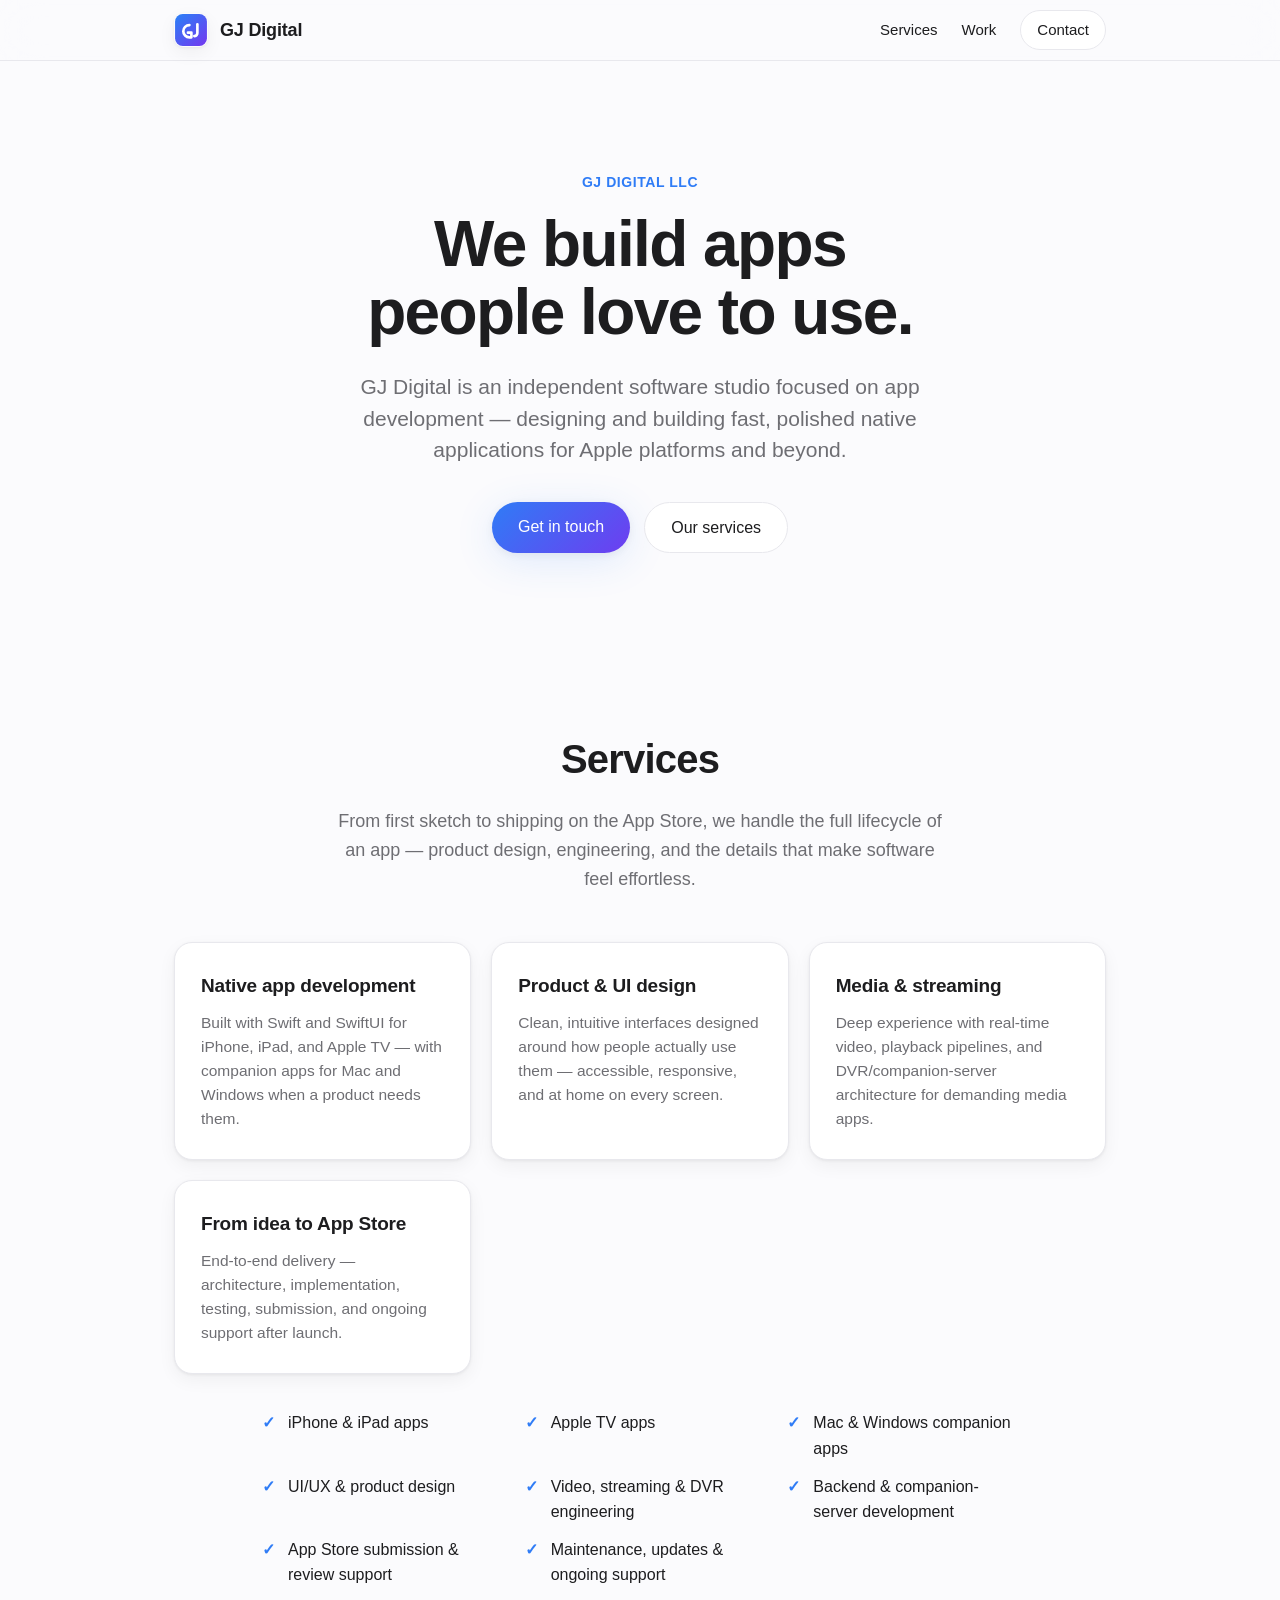
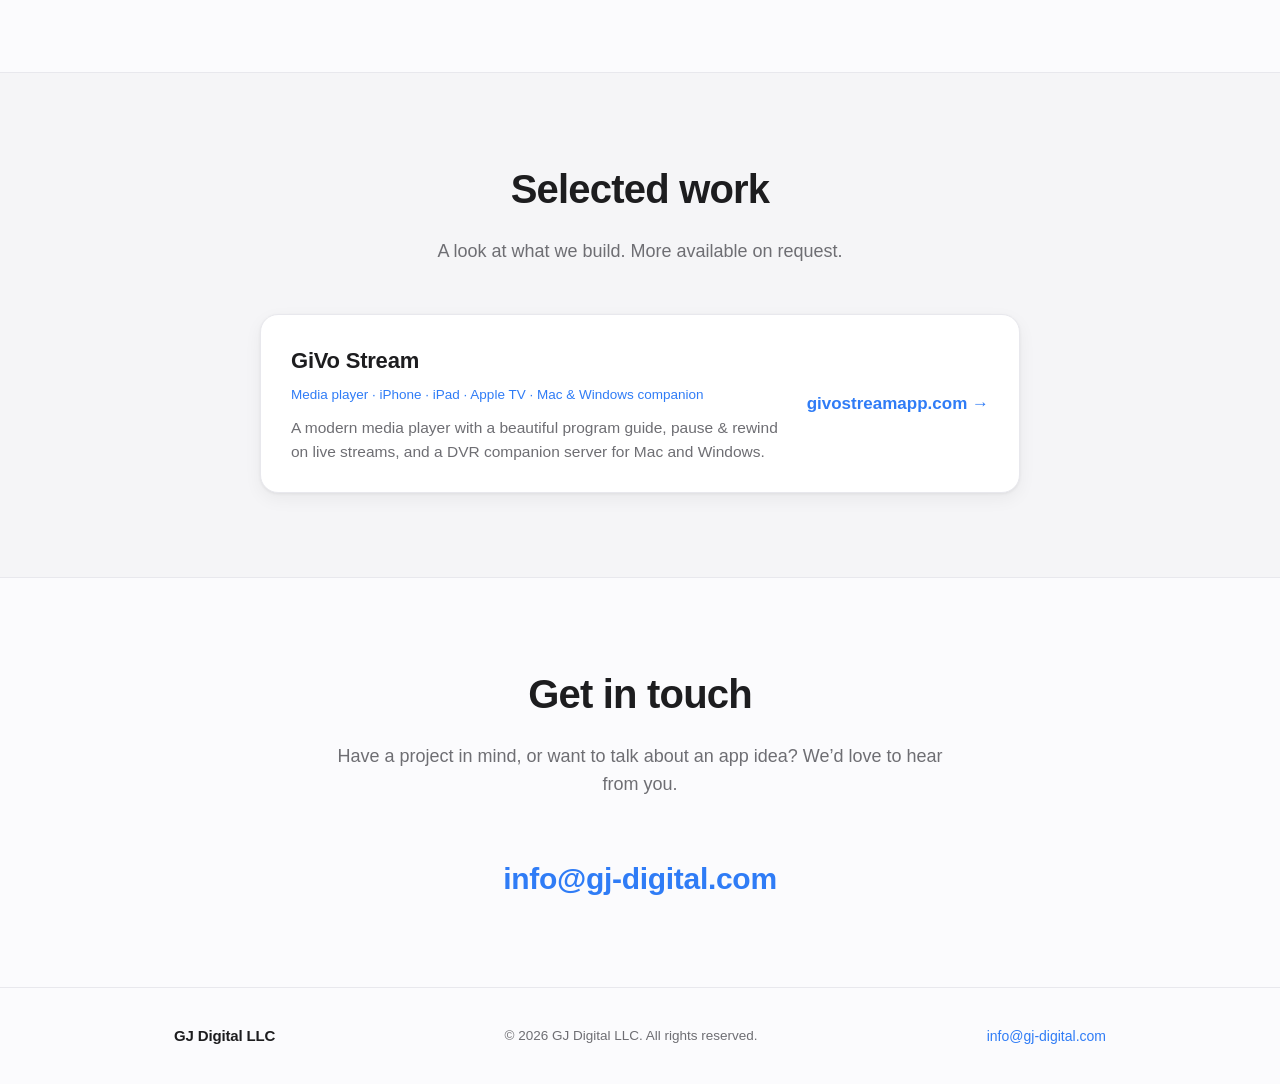
==== index.html @ fe2fac0b "Add Services list + Selected work (GiVo Stream) sections Rename "What we do" → Services + add a chec" ====
<!DOCTYPE html>
<html lang="en">
<head>
<meta charset="utf-8">
<meta name="viewport" content="width=device-width, initial-scale=1">
<title>GJ Digital — App development studio</title>
<meta name="description" content="GJ Digital LLC is an independent app development studio. We design and build polished native apps for iPhone, iPad, Apple TV, Mac, and Windows.">
<meta name="author" content="GJ Digital LLC">
<meta property="og:title" content="GJ Digital — App development studio">
<meta property="og:description" content="GJ Digital LLC is an independent app development studio building polished native apps for iPhone, iPad, Apple TV, Mac, and Windows.">
<meta property="og:type" content="website">
<meta property="og:url" content="https://gj-digital.com/">
<meta property="og:image" content="https://gj-digital.com/assets/icon-512.png">
<meta name="theme-color" content="#fbfbfd">
<link rel="icon" type="image/svg+xml" href="/assets/icon.svg">
<link rel="icon" type="image/png" sizes="32x32" href="/assets/icon-32.png">
<link rel="icon" type="image/png" sizes="64x64" href="/assets/icon-64.png">
<link rel="apple-touch-icon" href="/assets/icon-180.png">
<link rel="stylesheet" href="/styles.css?v=3">
</head>
<body>

<header class="nav">
  <div class="wrap">
    <a class="brand" href="/">
      <img class="mark" src="/assets/icon.svg" width="34" height="34" alt="" aria-hidden="true">
      <span class="brand-text">GJ&nbsp;Digital</span>
    </a>
    <nav class="nav-links" aria-label="Primary">
      <a href="#services">Services</a>
      <a href="#work">Work</a>
      <a class="nav-cta" href="mailto:info@gj-digital.com">Contact</a>
    </nav>
  </div>
</header>

<main>

  <section class="hero">
    <div class="wrap">
      <p class="eyebrow">GJ Digital LLC</p>
      <h1>We build apps people&nbsp;love&nbsp;to&nbsp;use.</h1>
      <p class="lead">
        GJ Digital is an independent software studio focused on app
        development — designing and building fast, polished native
        applications for Apple&nbsp;platforms and beyond.
      </p>
      <div class="hero-actions">
        <a class="btn btn-primary" href="mailto:info@gj-digital.com">Get in touch</a>
        <a class="btn btn-ghost" href="#services">Our services</a>
      </div>
    </div>
  </section>

  <section id="services" class="section">
    <div class="wrap">
      <h2>Services</h2>
      <p class="section-lead">
        From first sketch to shipping on the App Store, we handle the
        full lifecycle of an app — product design, engineering, and the
        details that make software feel effortless.
      </p>
      <div class="grid">
        <div class="card">
          <h3>Native app development</h3>
          <p>Built with Swift and SwiftUI for iPhone, iPad, and Apple&nbsp;TV — with companion apps for Mac and Windows when a product needs them.</p>
        </div>
        <div class="card">
          <h3>Product &amp; UI design</h3>
          <p>Clean, intuitive interfaces designed around how people actually use them — accessible, responsive, and at home on every screen.</p>
        </div>
        <div class="card">
          <h3>Media &amp; streaming</h3>
          <p>Deep experience with real-time video, playback pipelines, and DVR/companion-server architecture for demanding media apps.</p>
        </div>
        <div class="card">
          <h3>From idea to App&nbsp;Store</h3>
          <p>End-to-end delivery — architecture, implementation, testing, submission, and ongoing support after launch.</p>
        </div>
      </div>
      <ul class="svc-list" aria-label="What we offer">
        <li>iPhone &amp; iPad apps</li>
        <li>Apple&nbsp;TV apps</li>
        <li>Mac &amp; Windows companion apps</li>
        <li>UI/UX &amp; product design</li>
        <li>Video, streaming &amp; DVR engineering</li>
        <li>Backend &amp; companion-server development</li>
        <li>App&nbsp;Store submission &amp; review support</li>
        <li>Maintenance, updates &amp; ongoing support</li>
      </ul>
    </div>
  </section>

  <section id="work" class="section section-alt">
    <div class="wrap">
      <h2>Selected work</h2>
      <p class="section-lead">
        A look at what we build. More available on request.
      </p>
      <a class="project" href="https://givostreamapp.com" target="_blank" rel="noopener">
        <div class="project-body">
          <h3>GiVo Stream</h3>
          <p class="project-meta">Media player &middot; iPhone &middot; iPad &middot; Apple&nbsp;TV &middot; Mac &amp; Windows companion</p>
          <p>A modern media player with a beautiful program guide, pause &amp; rewind on live streams, and a DVR companion server for Mac and Windows.</p>
        </div>
        <span class="project-link">givostreamapp.com&nbsp;&rarr;</span>
      </a>
    </div>
  </section>

  <section id="contact" class="section">
    <div class="wrap contact">
      <h2>Get in touch</h2>
      <p class="section-lead">
        Have a project in mind, or want to talk about an app idea?
        We&rsquo;d love to hear from you.
      </p>
      <a class="email" href="mailto:info@gj-digital.com">info@gj-digital.com</a>
    </div>
  </section>

</main>

<footer class="footer">
  <div class="wrap">
    <span class="brand-text">GJ&nbsp;Digital&nbsp;LLC</span>
    <span class="copyright">&copy; <span id="year">2026</span> GJ Digital LLC. All rights reserved.</span>
    <a href="mailto:info@gj-digital.com">info@gj-digital.com</a>
  </div>
</footer>

<script>document.getElementById('year').textContent = new Date().getFullYear();</script>
</body>
</html>
---- styles.css ----
:root {
  --bg: #fbfbfd;
  --bg-alt: #f5f5f7;
  --card: #ffffff;
  --line: #e8e8ed;
  --text: #1d1d1f;
  --dim: #6e6e73;
  --blue: #2f7cf6;
  --accent-grad: linear-gradient(135deg, #2f7cf6 0%, #6e3df0 100%);
  --shadow-sm: 0 1px 3px rgba(0, 0, 0, 0.06), 0 6px 18px rgba(0, 0, 0, 0.05);
  --shadow-lg: 0 8px 40px rgba(47, 124, 246, 0.14), 0 2px 8px rgba(0, 0, 0, 0.06);
}

* { box-sizing: border-box; margin: 0; padding: 0; }

html { scroll-behavior: smooth; }

body {
  background: var(--bg);
  color: var(--text);
  font: 17px/1.6 -apple-system, BlinkMacSystemFont, "SF Pro Text", "Segoe UI", Roboto, sans-serif;
  -webkit-font-smoothing: antialiased;
  text-rendering: optimizeLegibility;
}

.wrap { width: 100%; max-width: 980px; margin: 0 auto; padding: 0 24px; }

a { color: var(--blue); text-decoration: none; }
a:hover { text-decoration: underline; }

/* ---- Nav ---- */
.nav {
  position: sticky; top: 0; z-index: 50;
  background: rgba(251, 251, 253, 0.82);
  backdrop-filter: saturate(180%) blur(20px);
  -webkit-backdrop-filter: saturate(180%) blur(20px);
  border-bottom: 1px solid var(--line);
}
.nav .wrap { display: flex; align-items: center; justify-content: space-between; height: 60px; }
.brand { display: flex; align-items: center; gap: 12px; color: var(--text); }
.brand:hover { text-decoration: none; }
.mark {
  display: block; width: 34px; height: 34px;
  border-radius: 9px; box-shadow: var(--shadow-sm);
}
.brand-text { font-weight: 600; font-size: 18px; letter-spacing: -0.01em; }
.nav-cta {
  font-weight: 500; font-size: 15px; color: var(--text);
  padding: 7px 16px; border-radius: 980px; border: 1px solid var(--line);
  background: #fff;
}
.nav-cta:hover { text-decoration: none; border-color: #d2d2d7; }

/* ---- Hero ---- */
.hero { padding: 110px 0 90px; text-align: center; }
.eyebrow {
  font-size: 14px; font-weight: 600; letter-spacing: 0.04em;
  text-transform: uppercase; color: var(--blue); margin-bottom: 18px;
}
.hero h1 {
  font-size: clamp(38px, 6vw, 64px); line-height: 1.06;
  font-weight: 700; letter-spacing: -0.025em; margin-bottom: 24px;
}
.lead {
  max-width: 660px; margin: 0 auto 36px;
  font-size: clamp(18px, 2.4vw, 21px); color: var(--dim); line-height: 1.5;
}
.hero-actions { display: flex; gap: 14px; justify-content: center; flex-wrap: wrap; }

.btn {
  display: inline-block; font-weight: 500; font-size: 16px;
  padding: 12px 26px; border-radius: 980px; transition: transform 0.12s ease, opacity 0.12s ease;
}
.btn:hover { text-decoration: none; transform: translateY(-1px); }
.btn-primary { background: var(--accent-grad); color: #fff; box-shadow: var(--shadow-lg); }
.btn-ghost { color: var(--text); border: 1px solid var(--line); background: #fff; }
.btn-ghost:hover { border-color: #d2d2d7; }

/* ---- Sections ---- */
.section { padding: 84px 0; }
.section-alt { background: var(--bg-alt); border-top: 1px solid var(--line); border-bottom: 1px solid var(--line); }
.section h2 {
  font-size: clamp(28px, 4vw, 40px); font-weight: 700;
  letter-spacing: -0.02em; text-align: center; margin-bottom: 16px;
}
.section-lead {
  max-width: 620px; margin: 0 auto 48px; text-align: center;
  color: var(--dim); font-size: 18px;
}

/* ---- Cards ---- */
.grid {
  display: grid; gap: 20px;
  grid-template-columns: repeat(auto-fit, minmax(240px, 1fr));
}
.card {
  background: var(--card); border: 1px solid var(--line);
  border-radius: 18px; padding: 28px 26px; box-shadow: var(--shadow-sm);
}
.card h3 { font-size: 19px; font-weight: 600; letter-spacing: -0.01em; margin-bottom: 10px; }
.card p { color: var(--dim); font-size: 15.5px; line-height: 1.55; }

/* ---- Contact ---- */
.contact { text-align: center; }
.email {
  display: inline-block; margin-top: 8px;
  font-size: clamp(22px, 3.4vw, 30px); font-weight: 600; letter-spacing: -0.01em;
}

/* ---- Footer ---- */
.footer { padding: 36px 0; border-top: 1px solid var(--line); background: var(--bg); }
.footer .wrap {
  display: flex; align-items: center; justify-content: space-between;
  gap: 12px; flex-wrap: wrap;
}
.footer .brand-text { font-size: 15px; }
.footer .copyright { color: var(--dim); font-size: 13.5px; }
.footer a { font-size: 14px; }

/* ---- Nav links ---- */
.nav-links { display: flex; align-items: center; gap: 24px; }
.nav-links > a:not(.nav-cta) { font-size: 15px; font-weight: 500; color: var(--text); }
.nav-links > a:not(.nav-cta):hover { text-decoration: none; color: var(--blue); }

/* ---- Services list ---- */
.svc-list {
  list-style: none; margin: 36px auto 0; max-width: 760px;
  display: grid; gap: 12px 28px;
  grid-template-columns: repeat(auto-fit, minmax(230px, 1fr));
}
.svc-list li { position: relative; padding-left: 28px; font-size: 16px; color: var(--text); }
.svc-list li::before {
  content: "✓"; position: absolute; left: 2px; top: 0;
  color: var(--blue); font-weight: 700;
}

/* ---- Project / portfolio ---- */
.project {
  display: flex; align-items: center; justify-content: space-between; gap: 24px;
  max-width: 760px; margin: 0 auto; text-align: left;
  background: var(--card); border: 1px solid var(--line);
  border-radius: 18px; padding: 28px 30px; box-shadow: var(--shadow-sm);
  color: var(--text);
  transition: transform 0.12s ease, box-shadow 0.12s ease, border-color 0.12s ease;
}
.project:hover { text-decoration: none; transform: translateY(-2px); box-shadow: var(--shadow-lg); border-color: #d9d9e0; }
.project h3 { font-size: 22px; font-weight: 600; letter-spacing: -0.01em; margin-bottom: 6px; }
.project-meta { font-size: 13.5px; color: var(--blue); font-weight: 500; margin-bottom: 10px; }
.project-body > p:last-child { color: var(--dim); font-size: 15.5px; line-height: 1.55; }
.project-link { flex: none; font-weight: 600; color: var(--blue); white-space: nowrap; }

@media (max-width: 560px) {
  .footer .wrap { flex-direction: column; text-align: center; gap: 8px; }
  .hero { padding: 80px 0 64px; }
  .nav-links { gap: 14px; }
  .nav-links > a:not(.nav-cta) { display: none; }
  .project { flex-direction: column; align-items: flex-start; gap: 16px; }
}
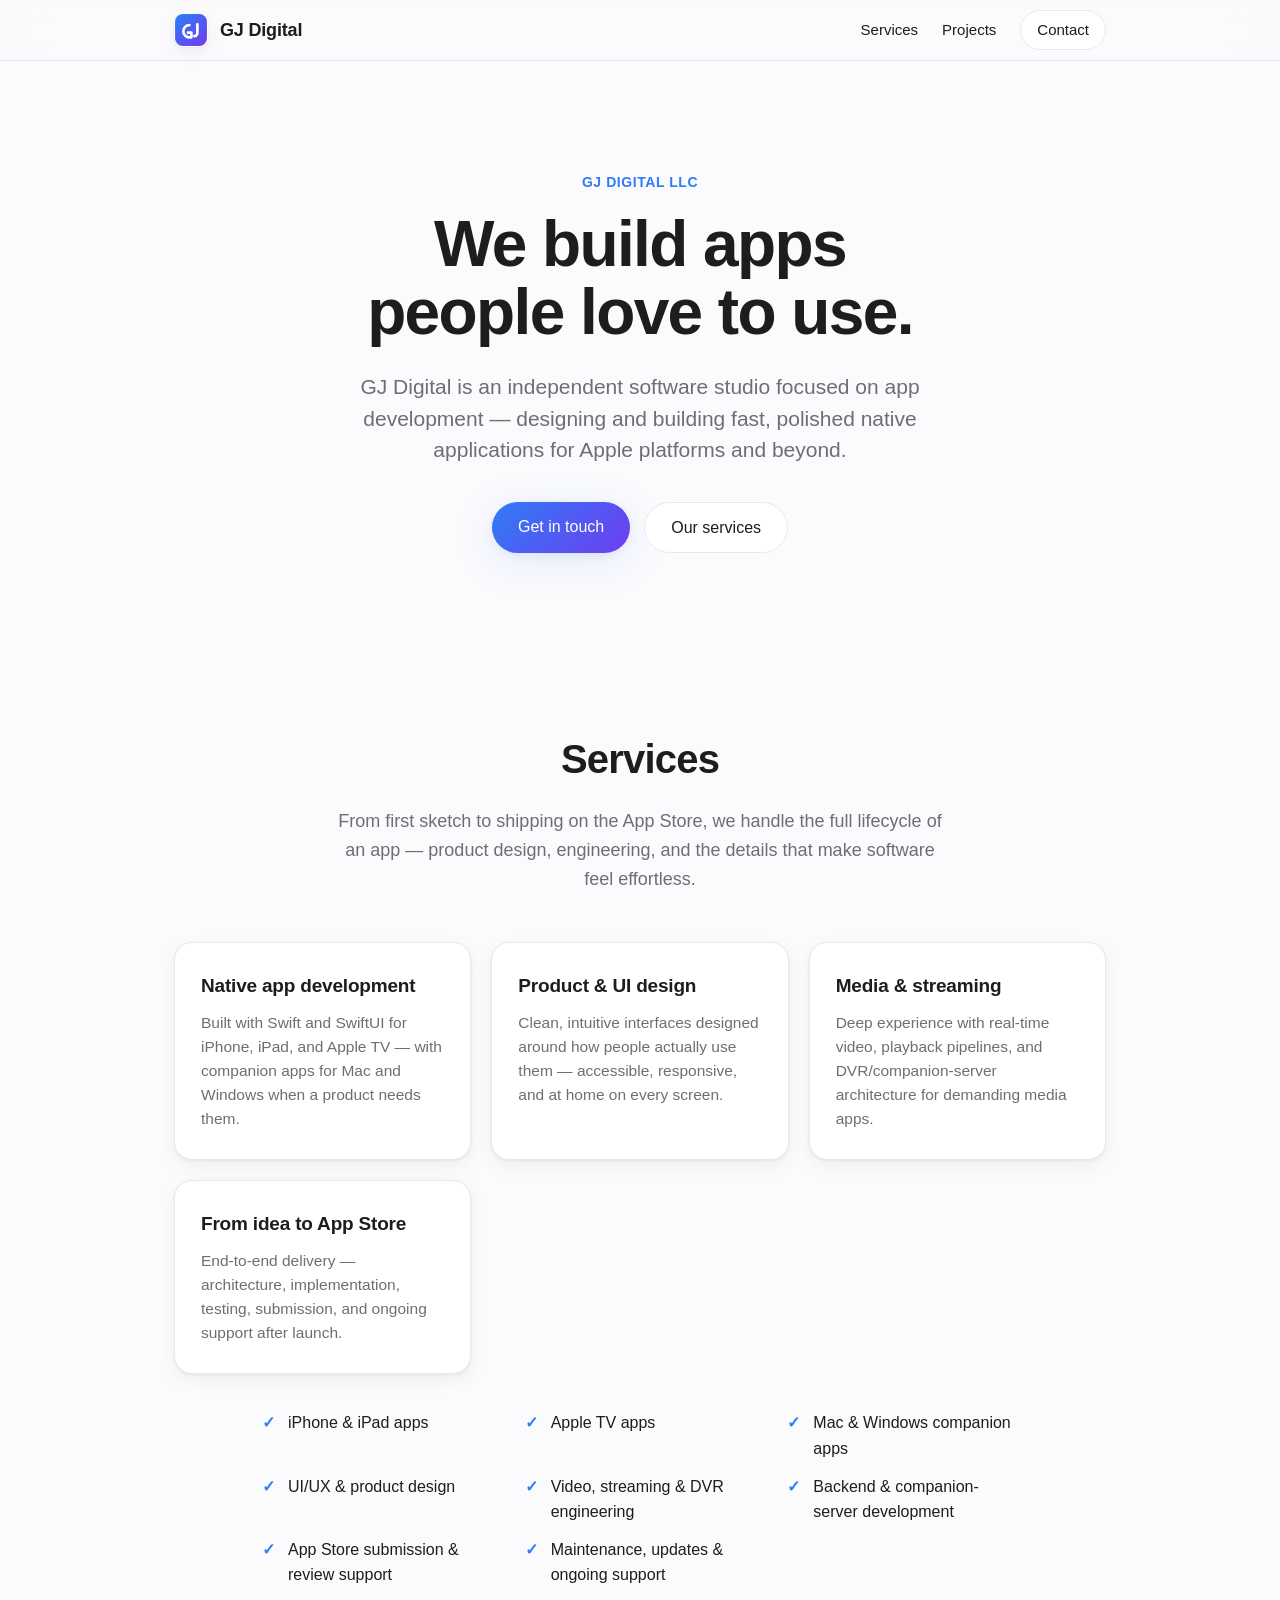
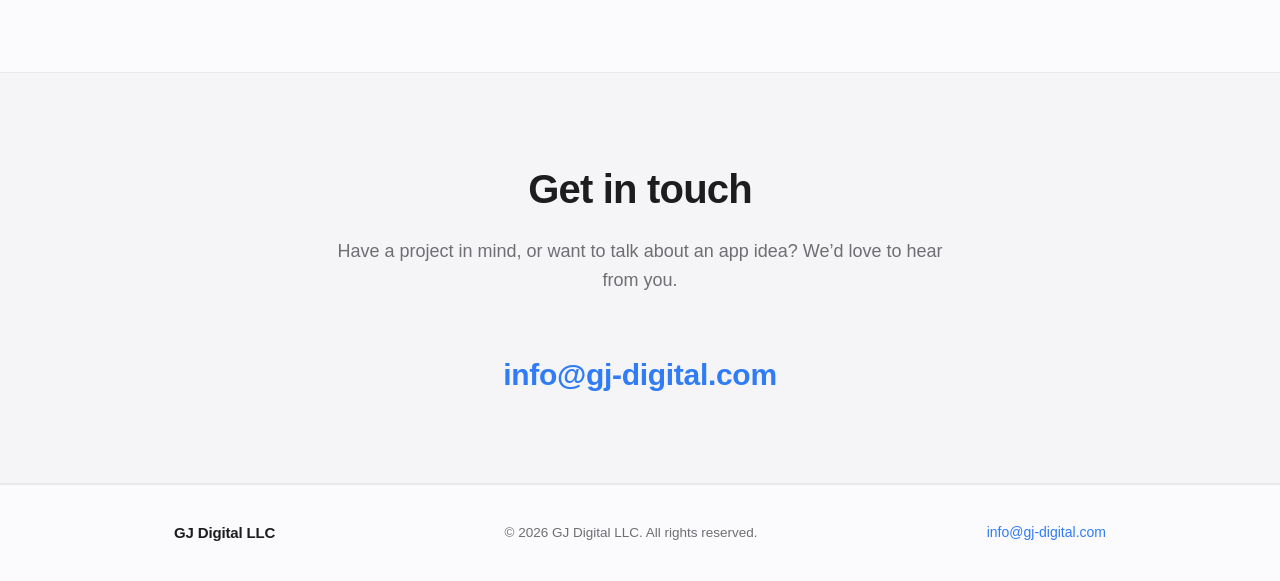
==== commit 2a43137a: "Move Selected Work to a dedicated Projects page Split the GiVo Stream portfolio card out of the home" ====
--- a/index.html
+++ b/index.html
@@ -16,7 +16,7 @@
 <link rel="icon" type="image/png" sizes="32x32" href="/assets/icon-32.png">
 <link rel="icon" type="image/png" sizes="64x64" href="/assets/icon-64.png">
 <link rel="apple-touch-icon" href="/assets/icon-180.png">
-<link rel="stylesheet" href="/styles.css?v=3">
+<link rel="stylesheet" href="/styles.css?v=4">
 </head>
 <body>
 
@@ -27,8 +27,8 @@
       <span class="brand-text">GJ&nbsp;Digital</span>
     </a>
     <nav class="nav-links" aria-label="Primary">
-      <a href="#services">Services</a>
-      <a href="#work">Work</a>
+      <a href="/#services">Services</a>
+      <a href="/projects.html">Projects</a>
       <a class="nav-cta" href="mailto:info@gj-digital.com">Contact</a>
     </nav>
   </div>
@@ -91,24 +91,7 @@
     </div>
   </section>
 
-  <section id="work" class="section section-alt">
-    <div class="wrap">
-      <h2>Selected work</h2>
-      <p class="section-lead">
-        A look at what we build. More available on request.
-      </p>
-      <a class="project" href="https://givostreamapp.com" target="_blank" rel="noopener">
-        <div class="project-body">
-          <h3>GiVo Stream</h3>
-          <p class="project-meta">Media player &middot; iPhone &middot; iPad &middot; Apple&nbsp;TV &middot; Mac &amp; Windows companion</p>
-          <p>A modern media player with a beautiful program guide, pause &amp; rewind on live streams, and a DVR companion server for Mac and Windows.</p>
-        </div>
-        <span class="project-link">givostreamapp.com&nbsp;&rarr;</span>
-      </a>
-    </div>
-  </section>
-
-  <section id="contact" class="section">
+  <section id="contact" class="section section-alt">
     <div class="wrap contact">
       <h2>Get in touch</h2>
       <p class="section-lead">
--- a/styles.css
+++ b/styles.css
@@ -149,6 +149,13 @@
 .project-body > p:last-child { color: var(--dim); font-size: 15.5px; line-height: 1.55; }
 .project-link { flex: none; font-weight: 600; color: var(--blue); white-space: nowrap; }
 
+/* ---- Sub-page head ---- */
+.page-head { text-align: center; padding: 96px 0 36px; }
+.page-title {
+  font-size: clamp(34px, 5vw, 52px); font-weight: 700;
+  letter-spacing: -0.025em; margin: 14px 0 18px;
+}
+
 @media (max-width: 560px) {
   .footer .wrap { flex-direction: column; text-align: center; gap: 8px; }
   .hero { padding: 80px 0 64px; }
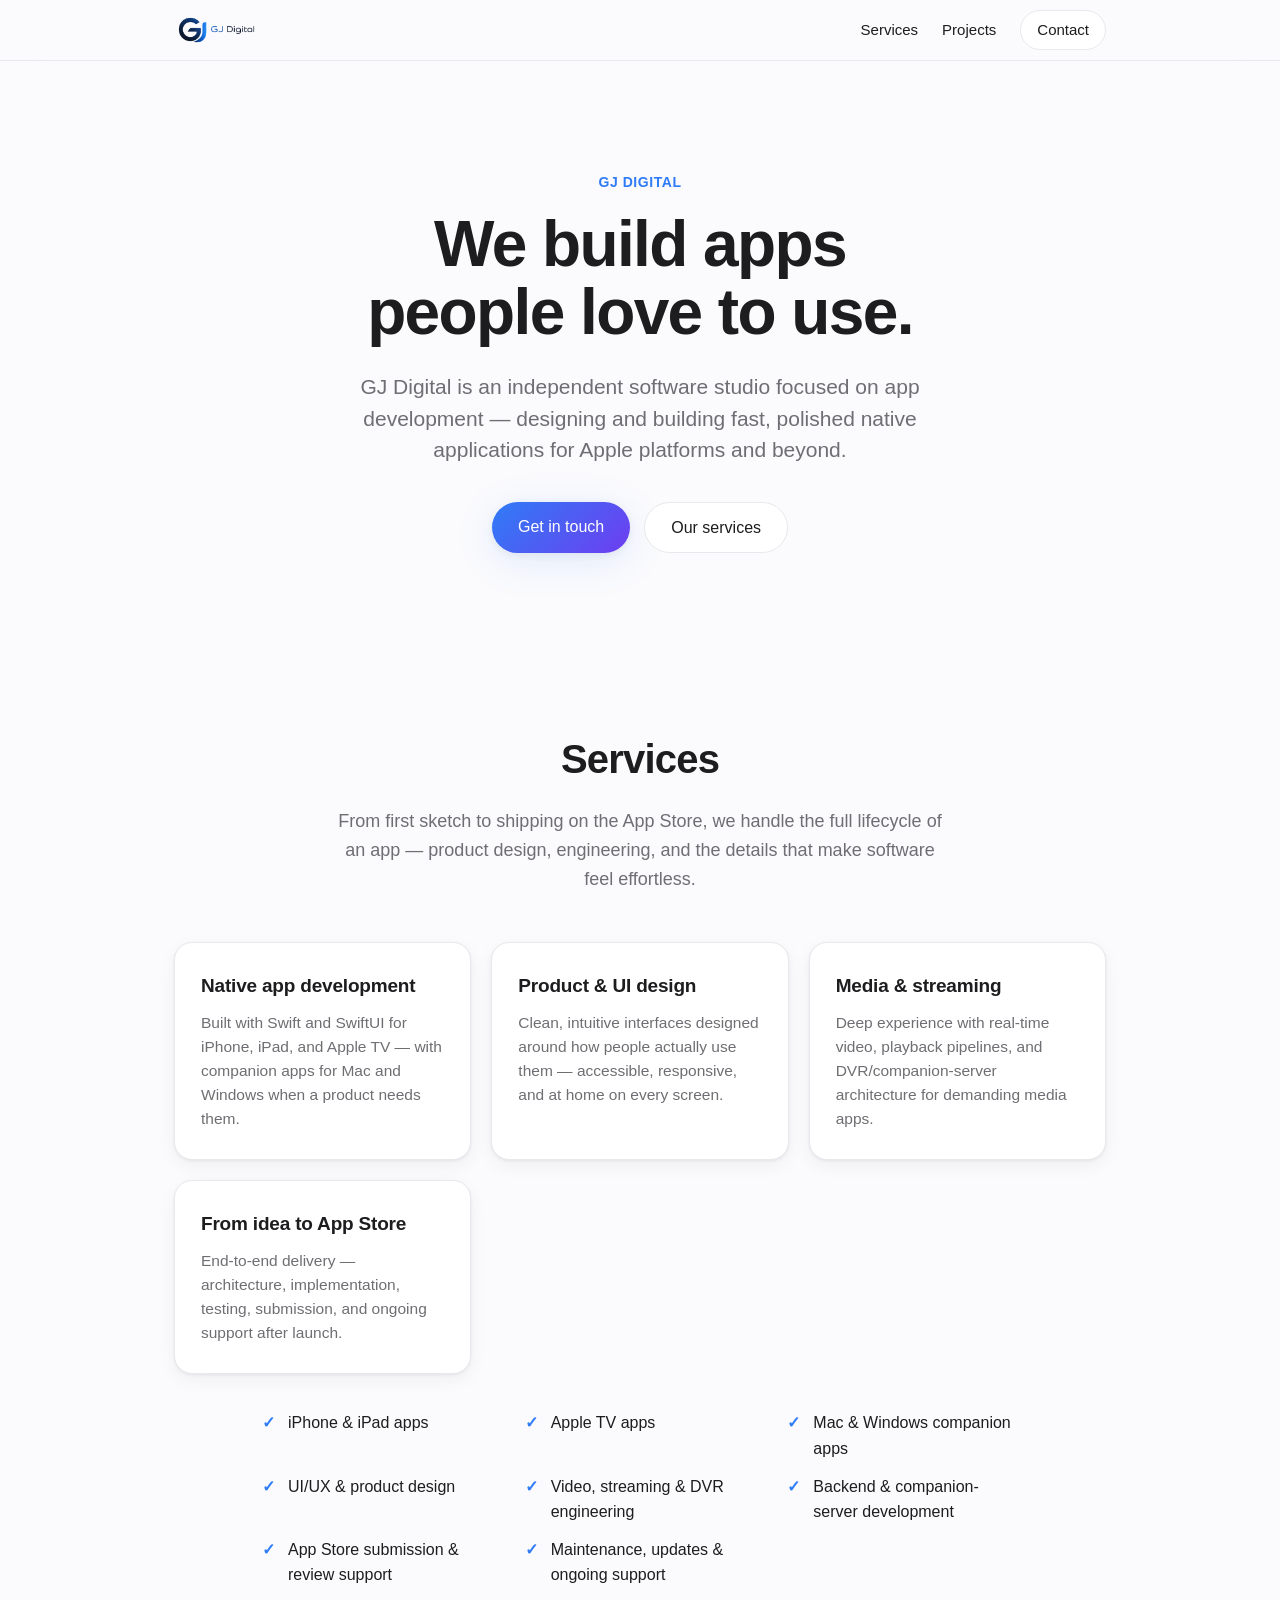
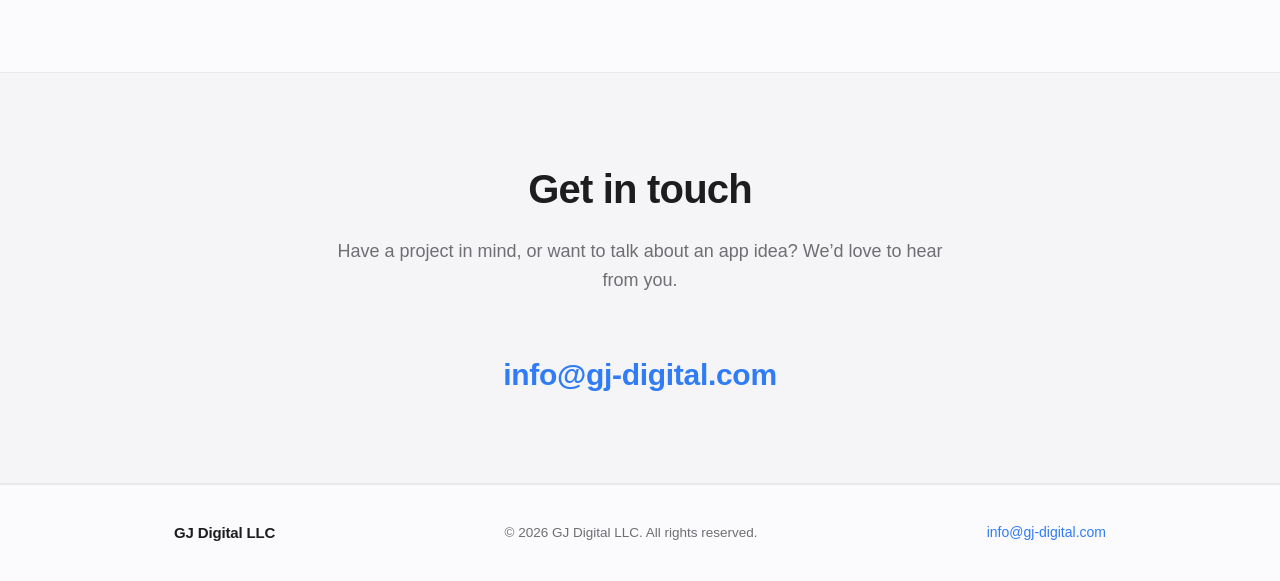
==== commit 32509bcf: "Use GJ Digital wordmark as site logo + GiVo icon on Projects card - Replace the nav brand (gradient " ====
--- a/index.html
+++ b/index.html
@@ -16,21 +16,28 @@
 <link rel="icon" type="image/png" sizes="32x32" href="/assets/icon-32.png">
 <link rel="icon" type="image/png" sizes="64x64" href="/assets/icon-64.png">
 <link rel="apple-touch-icon" href="/assets/icon-180.png">
-<link rel="stylesheet" href="/styles.css?v=4">
+<link rel="stylesheet" href="/styles.css?v=7">
 </head>
 <body>
 
 <header class="nav">
   <div class="wrap">
     <a class="brand" href="/">
-      <img class="mark" src="/assets/icon.svg" width="34" height="34" alt="" aria-hidden="true">
-      <span class="brand-text">GJ&nbsp;Digital</span>
+      <img class="brand-logo" src="/assets/gj-digital-logo.png" alt="GJ Digital" height="34">
     </a>
     <nav class="nav-links" aria-label="Primary">
       <a href="/#services">Services</a>
       <a href="/projects.html">Projects</a>
       <a class="nav-cta" href="mailto:info@gj-digital.com">Contact</a>
     </nav>
+    <details class="menu">
+      <summary aria-label="Menu"><span></span><span></span><span></span></summary>
+      <div class="dropdown">
+        <a href="/#services">Services</a>
+        <a href="/projects.html">Projects</a>
+        <a href="mailto:info@gj-digital.com">Contact</a>
+      </div>
+    </details>
   </div>
 </header>
 
@@ -38,7 +45,7 @@
 
   <section class="hero">
     <div class="wrap">
-      <p class="eyebrow">GJ Digital LLC</p>
+      <p class="eyebrow">GJ Digital</p>
       <h1>We build apps people&nbsp;love&nbsp;to&nbsp;use.</h1>
       <p class="lead">
         GJ Digital is an independent software studio focused on app
@@ -112,6 +119,17 @@
   </div>
 </footer>
 
-<script>document.getElementById('year').textContent = new Date().getFullYear();</script>
+<script>
+document.getElementById('year').textContent = new Date().getFullYear();
+document.querySelectorAll("details.menu .dropdown a").forEach(function (a) {
+  a.addEventListener("click", function () {
+    a.closest("details").removeAttribute("open");
+  });
+});
+document.addEventListener("click", function (e) {
+  var d = document.querySelector("details.menu[open]");
+  if (d && !d.contains(e.target)) d.removeAttribute("open");
+});
+</script>
 </body>
 </html>
--- a/styles.css
+++ b/styles.css
@@ -43,6 +43,7 @@
   display: block; width: 34px; height: 34px;
   border-radius: 9px; box-shadow: var(--shadow-sm);
 }
+.brand-logo { display: block; height: 34px; width: auto; }
 .brand-text { font-weight: 600; font-size: 18px; letter-spacing: -0.01em; }
 .nav-cta {
   font-weight: 500; font-size: 15px; color: var(--text);
@@ -121,6 +122,40 @@
 .nav-links { display: flex; align-items: center; gap: 24px; }
 .nav-links > a:not(.nav-cta) { font-size: 15px; font-weight: 500; color: var(--text); }
 .nav-links > a:not(.nav-cta):hover { text-decoration: none; color: var(--blue); }
+
+/* ---- Hamburger menu (collapses to this on narrow screens) ---- */
+.nav details.menu { display: none; position: relative; }
+.nav details.menu summary {
+  list-style: none; cursor: pointer;
+  width: 44px; height: 38px;
+  display: flex; flex-direction: column; justify-content: center; align-items: center; gap: 5px;
+  border: 1px solid var(--line); border-radius: 11px; background: #fff;
+  box-shadow: var(--shadow-sm);
+}
+.nav details.menu summary::-webkit-details-marker { display: none; }
+.nav details.menu summary::marker { content: ""; }
+.nav details.menu summary span {
+  display: block; width: 18px; height: 2px; border-radius: 2px; background: var(--text);
+  transition: transform 0.15s ease, opacity 0.15s ease;
+}
+.nav details.menu[open] summary span:nth-child(1) { transform: translateY(7px) rotate(45deg); }
+.nav details.menu[open] summary span:nth-child(2) { opacity: 0; }
+.nav details.menu[open] summary span:nth-child(3) { transform: translateY(-7px) rotate(-45deg); }
+@keyframes ddIn {
+  from { opacity: 0; transform: translateY(-6px) scale(0.98); }
+  to   { opacity: 1; transform: translateY(0) scale(1); }
+}
+.nav .dropdown {
+  animation: ddIn 0.18s ease; transform-origin: top right;
+  position: absolute; right: 0; top: calc(100% + 10px);
+  background: #fff; border: 1px solid var(--line); border-radius: 16px;
+  box-shadow: var(--shadow-lg); min-width: 220px; padding: 8px; z-index: 60;
+}
+.nav .dropdown a {
+  display: block; padding: 12px 15px; border-radius: 10px;
+  color: var(--text); font-weight: 500; font-size: 15px;
+}
+.nav .dropdown a:hover { background: var(--bg-alt); color: var(--blue); text-decoration: none; }
 
 /* ---- Services list ---- */
 .svc-list {
@@ -144,6 +179,11 @@
   transition: transform 0.12s ease, box-shadow 0.12s ease, border-color 0.12s ease;
 }
 .project:hover { text-decoration: none; transform: translateY(-2px); box-shadow: var(--shadow-lg); border-color: #d9d9e0; }
+.project-icon {
+  flex: none; width: 76px; height: 76px; border-radius: 17px;
+  box-shadow: var(--shadow-sm);
+}
+.project-body { flex: 1; min-width: 0; }
 .project h3 { font-size: 22px; font-weight: 600; letter-spacing: -0.01em; margin-bottom: 6px; }
 .project-meta { font-size: 13.5px; color: var(--blue); font-weight: 500; margin-bottom: 10px; }
 .project-body > p:last-child { color: var(--dim); font-size: 15.5px; line-height: 1.55; }
@@ -159,7 +199,7 @@
 @media (max-width: 560px) {
   .footer .wrap { flex-direction: column; text-align: center; gap: 8px; }
   .hero { padding: 80px 0 64px; }
-  .nav-links { gap: 14px; }
-  .nav-links > a:not(.nav-cta) { display: none; }
+  .nav-links { display: none; }
+  .nav details.menu { display: block; }
   .project { flex-direction: column; align-items: flex-start; gap: 16px; }
 }
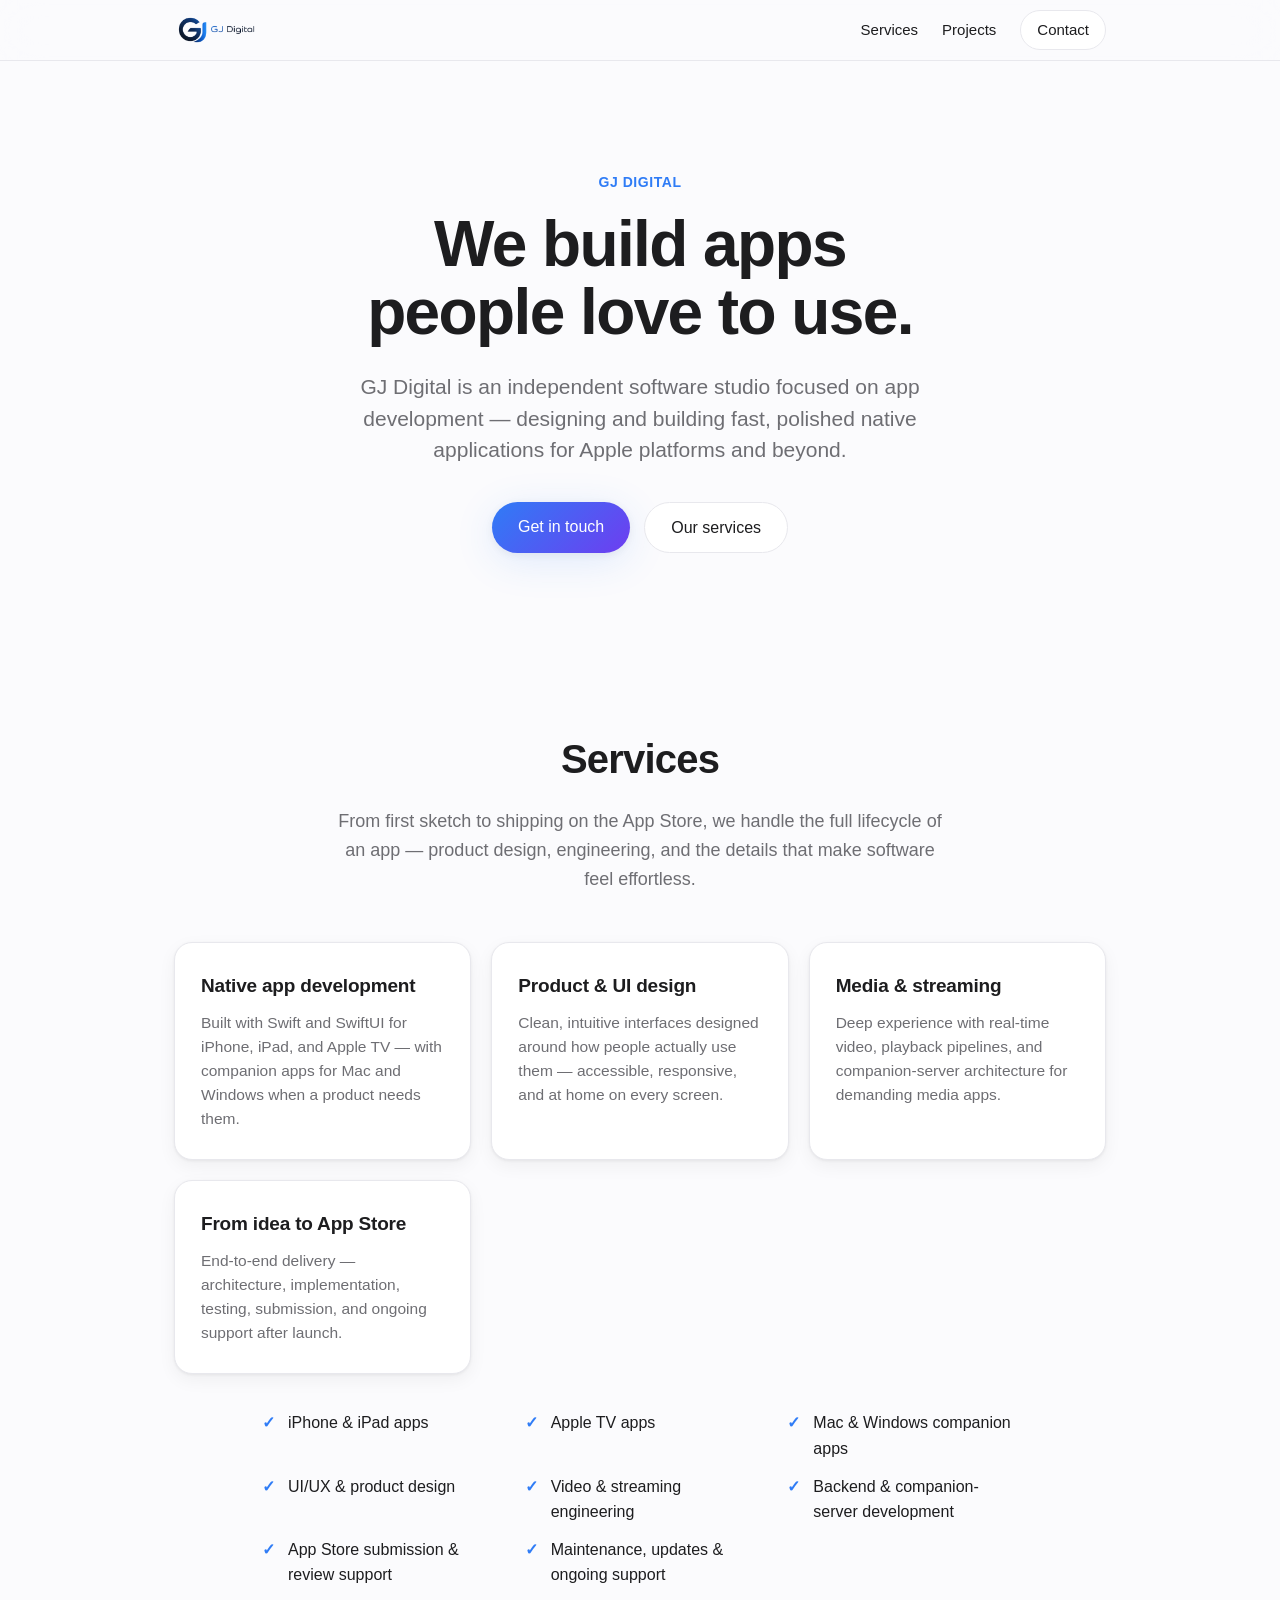
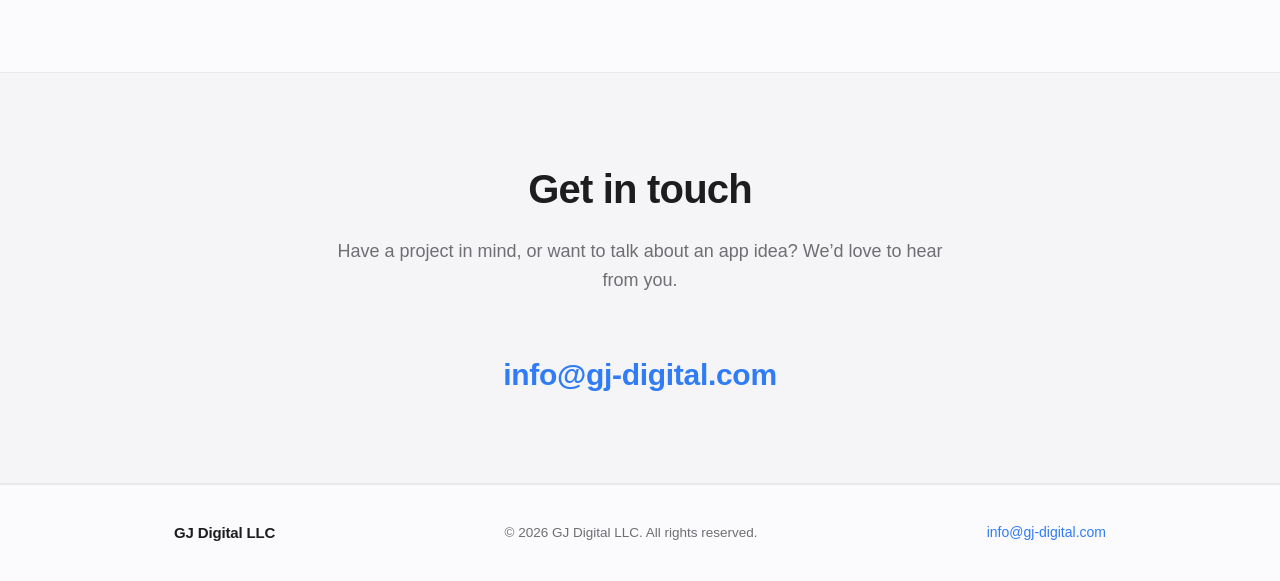
==== commit a2c16682: "Remove DVR from general site copy (keep it in GiVo Stream description) Drop "DVR" from the Services " ====
--- a/index.html
+++ b/index.html
@@ -78,7 +78,7 @@
         </div>
         <div class="card">
           <h3>Media &amp; streaming</h3>
-          <p>Deep experience with real-time video, playback pipelines, and DVR/companion-server architecture for demanding media apps.</p>
+          <p>Deep experience with real-time video, playback pipelines, and companion-server architecture for demanding media apps.</p>
         </div>
         <div class="card">
           <h3>From idea to App&nbsp;Store</h3>
@@ -90,7 +90,7 @@
         <li>Apple&nbsp;TV apps</li>
         <li>Mac &amp; Windows companion apps</li>
         <li>UI/UX &amp; product design</li>
-        <li>Video, streaming &amp; DVR engineering</li>
+        <li>Video &amp; streaming engineering</li>
         <li>Backend &amp; companion-server development</li>
         <li>App&nbsp;Store submission &amp; review support</li>
         <li>Maintenance, updates &amp; ongoing support</li>
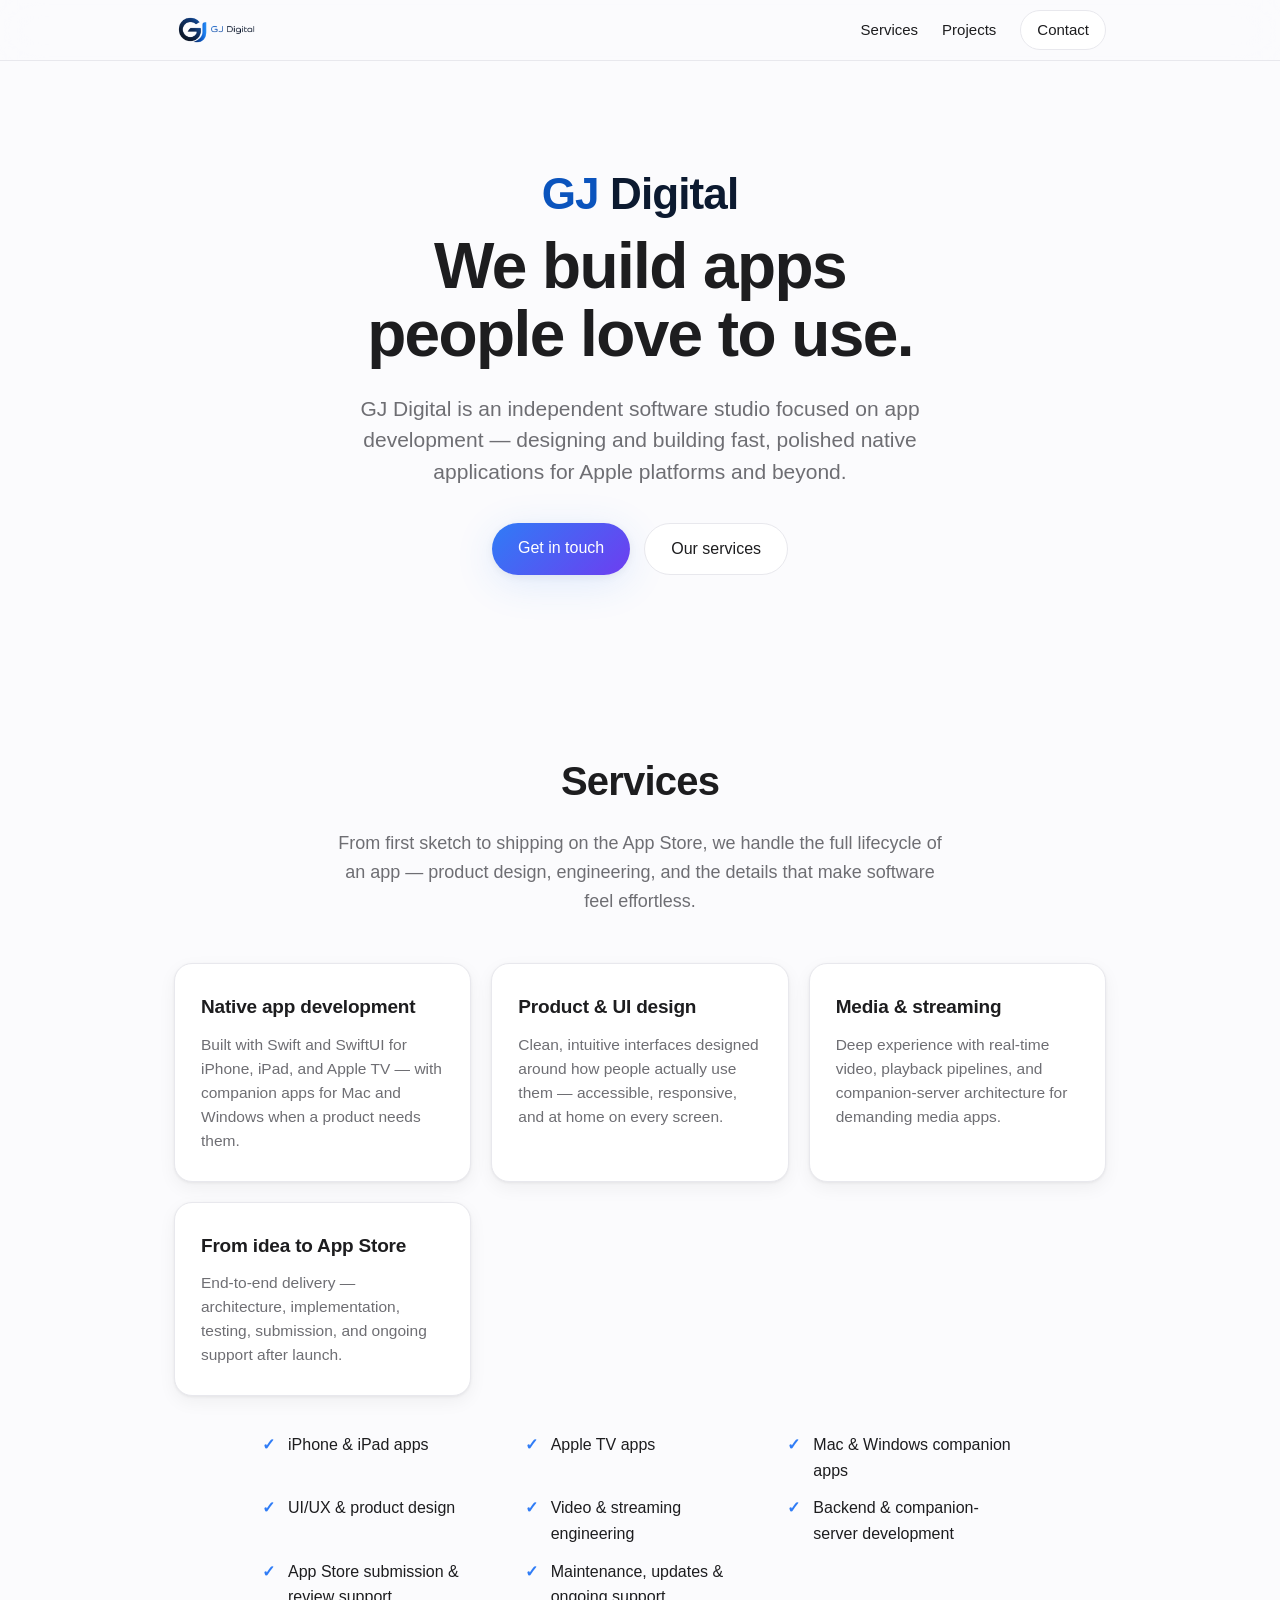
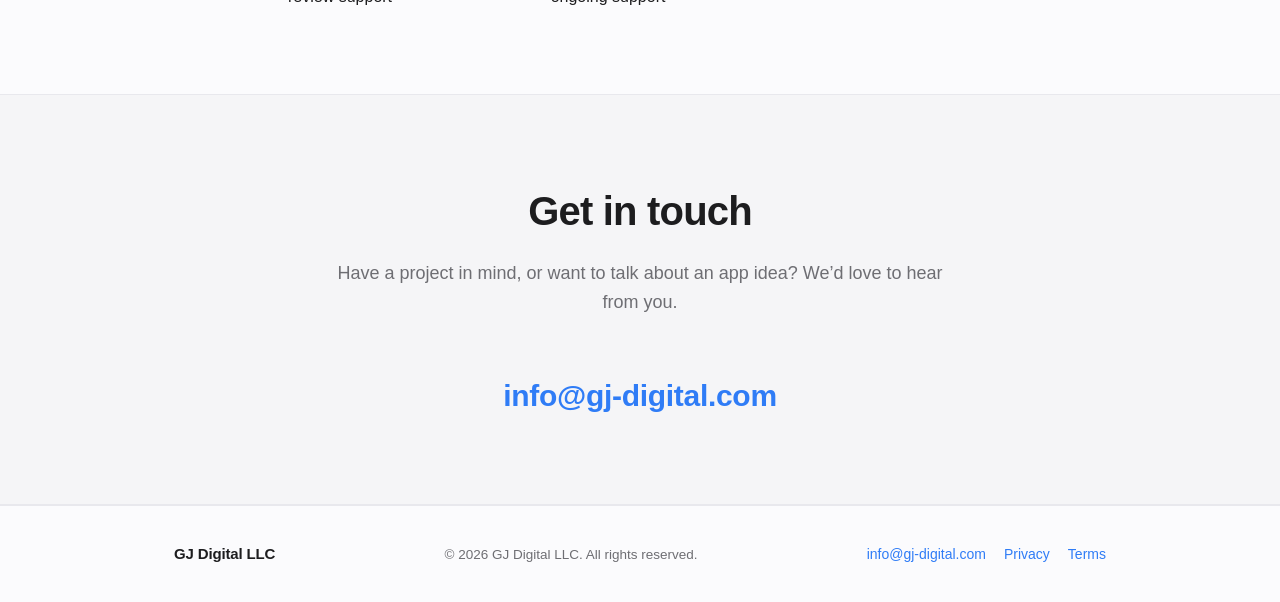
==== commit 01f6b4bb: "Add Privacy + Terms pages; logo-colored hero brand; footer/menu legal links - New privacy.html + ter" ====
--- a/index.html
+++ b/index.html
@@ -16,7 +16,7 @@
 <link rel="icon" type="image/png" sizes="32x32" href="/assets/icon-32.png">
 <link rel="icon" type="image/png" sizes="64x64" href="/assets/icon-64.png">
 <link rel="apple-touch-icon" href="/assets/icon-180.png">
-<link rel="stylesheet" href="/styles.css?v=7">
+<link rel="stylesheet" href="/styles.css?v=8">
 </head>
 <body>
 
@@ -35,6 +35,8 @@
       <div class="dropdown">
         <a href="/#services">Services</a>
         <a href="/projects.html">Projects</a>
+        <a href="/privacy.html">Privacy Policy</a>
+        <a href="/terms.html">Terms of Service</a>
         <a href="mailto:info@gj-digital.com">Contact</a>
       </div>
     </details>
@@ -45,7 +47,7 @@
 
   <section class="hero">
     <div class="wrap">
-      <p class="eyebrow">GJ Digital</p>
+      <p class="hero-brand"><span class="hb-gj">GJ</span> <span class="hb-digital">Digital</span></p>
       <h1>We build apps people&nbsp;love&nbsp;to&nbsp;use.</h1>
       <p class="lead">
         GJ Digital is an independent software studio focused on app
@@ -115,7 +117,11 @@
   <div class="wrap">
     <span class="brand-text">GJ&nbsp;Digital&nbsp;LLC</span>
     <span class="copyright">&copy; <span id="year">2026</span> GJ Digital LLC. All rights reserved.</span>
-    <a href="mailto:info@gj-digital.com">info@gj-digital.com</a>
+    <div class="footer-links">
+      <a href="mailto:info@gj-digital.com">info@gj-digital.com</a>
+      <a href="/privacy.html">Privacy</a>
+      <a href="/terms.html">Terms</a>
+    </div>
   </div>
 </footer>
 
--- a/styles.css
+++ b/styles.css
@@ -6,6 +6,8 @@
   --text: #1d1d1f;
   --dim: #6e6e73;
   --blue: #2f7cf6;
+  --logo-blue: #0b54bd;
+  --logo-navy: #0c1a30;
   --accent-grad: linear-gradient(135deg, #2f7cf6 0%, #6e3df0 100%);
   --shadow-sm: 0 1px 3px rgba(0, 0, 0, 0.06), 0 6px 18px rgba(0, 0, 0, 0.05);
   --shadow-lg: 0 8px 40px rgba(47, 124, 246, 0.14), 0 2px 8px rgba(0, 0, 0, 0.06);
@@ -58,6 +60,13 @@
   font-size: 14px; font-weight: 600; letter-spacing: 0.04em;
   text-transform: uppercase; color: var(--blue); margin-bottom: 18px;
 }
+/* Hero brand line — "GJ Digital" in the logo's two colors, enlarged */
+.hero-brand {
+  font-weight: 700; letter-spacing: -0.02em; line-height: 1.05;
+  font-size: clamp(30px, 4.4vw, 44px); margin-bottom: 16px;
+}
+.hero-brand .hb-gj { color: var(--logo-blue); }
+.hero-brand .hb-digital { color: var(--logo-navy); }
 .hero h1 {
   font-size: clamp(38px, 6vw, 64px); line-height: 1.06;
   font-weight: 700; letter-spacing: -0.025em; margin-bottom: 24px;
@@ -196,6 +205,21 @@
   letter-spacing: -0.025em; margin: 14px 0 18px;
 }
 
+/* ---- Legal pages (privacy / terms) ---- */
+article { max-width: 780px; margin: 0 auto; padding: 72px 24px 96px; }
+article h1 { font-size: clamp(32px, 5vw, 46px); margin: 0 0 8px; letter-spacing: -0.025em; font-weight: 700; }
+article .updated { color: var(--dim); font-size: 14px; margin-bottom: 40px; }
+article h2 { font-size: 22px; margin: 44px 0 12px; letter-spacing: -0.01em; font-weight: 600; }
+article h3 { font-size: 17px; margin: 28px 0 8px; font-weight: 600; }
+article p, article li { color: var(--dim); font-size: 16px; line-height: 1.62; }
+article ul { margin: 0 0 0 2px; padding-left: 22px; }
+article li { margin: 6px 0; }
+article strong { color: var(--text); }
+article a { color: var(--blue); }
+
+/* ---- Footer links group ---- */
+.footer-links { display: flex; gap: 18px; flex-wrap: wrap; align-items: center; }
+
 @media (max-width: 560px) {
   .footer .wrap { flex-direction: column; text-align: center; gap: 8px; }
   .hero { padding: 80px 0 64px; }
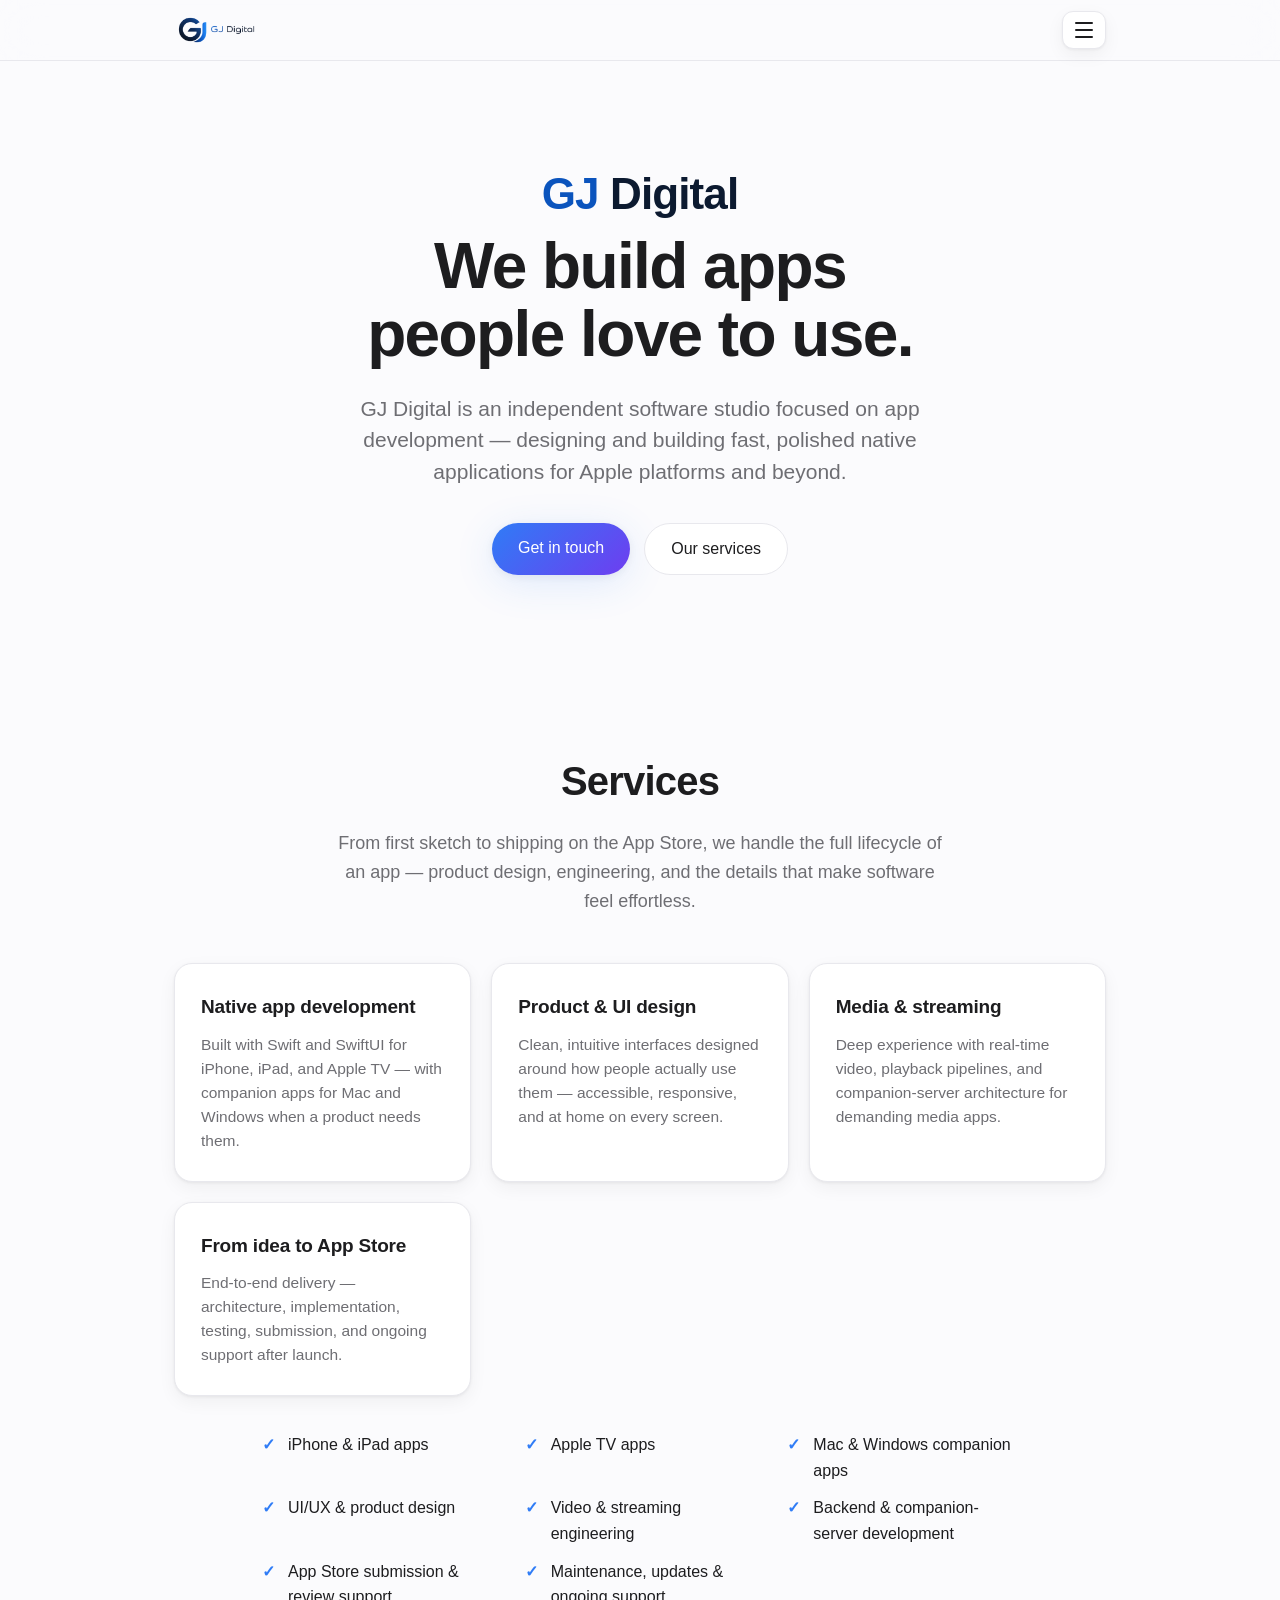
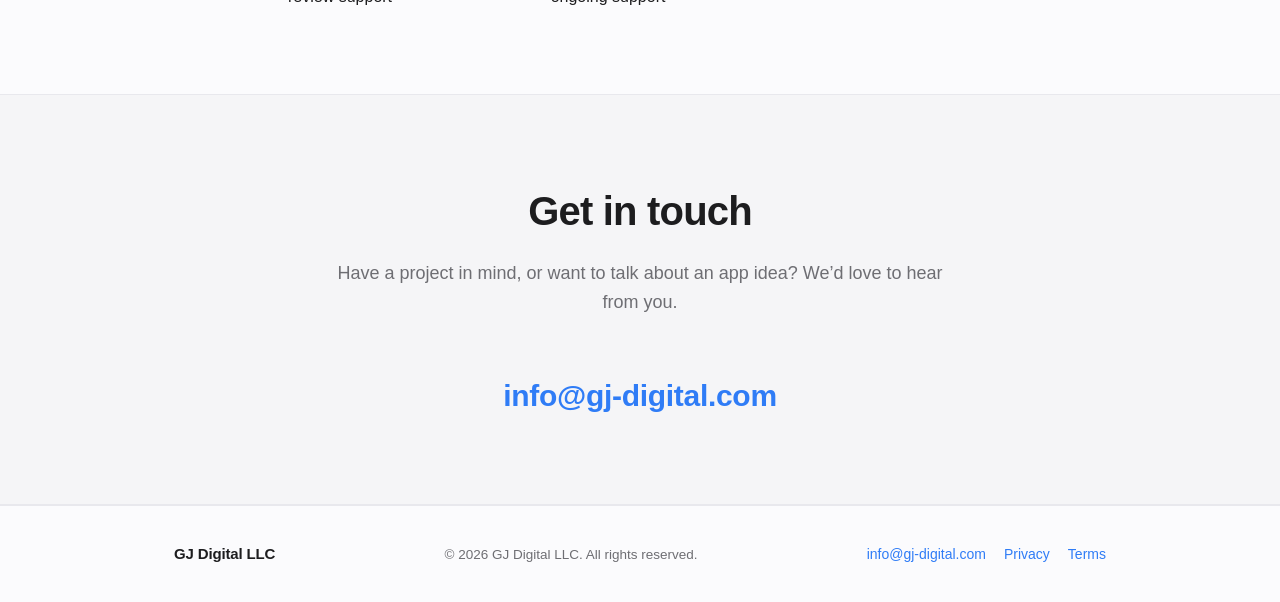
==== commit 9ad8f1c3: "Nav: always show the hamburger menu on every width Previously the hamburger only appeared below 560p" ====
--- a/index.html
+++ b/index.html
@@ -16,7 +16,7 @@
 <link rel="icon" type="image/png" sizes="32x32" href="/assets/icon-32.png">
 <link rel="icon" type="image/png" sizes="64x64" href="/assets/icon-64.png">
 <link rel="apple-touch-icon" href="/assets/icon-180.png">
-<link rel="stylesheet" href="/styles.css?v=8">
+<link rel="stylesheet" href="/styles.css?v=9">
 </head>
 <body>
 
--- a/styles.css
+++ b/styles.css
@@ -128,12 +128,12 @@
 .footer a { font-size: 14px; }
 
 /* ---- Nav links ---- */
-.nav-links { display: flex; align-items: center; gap: 24px; }
+.nav-links { display: none; align-items: center; gap: 24px; }
 .nav-links > a:not(.nav-cta) { font-size: 15px; font-weight: 500; color: var(--text); }
 .nav-links > a:not(.nav-cta):hover { text-decoration: none; color: var(--blue); }
 
-/* ---- Hamburger menu (collapses to this on narrow screens) ---- */
-.nav details.menu { display: none; position: relative; }
+/* ---- Hamburger menu (always shown — the single nav on every width) ---- */
+.nav details.menu { display: block; position: relative; }
 .nav details.menu summary {
   list-style: none; cursor: pointer;
   width: 44px; height: 38px;
@@ -223,7 +223,5 @@
 @media (max-width: 560px) {
   .footer .wrap { flex-direction: column; text-align: center; gap: 8px; }
   .hero { padding: 80px 0 64px; }
-  .nav-links { display: none; }
-  .nav details.menu { display: block; }
   .project { flex-direction: column; align-items: flex-start; gap: 16px; }
 }
